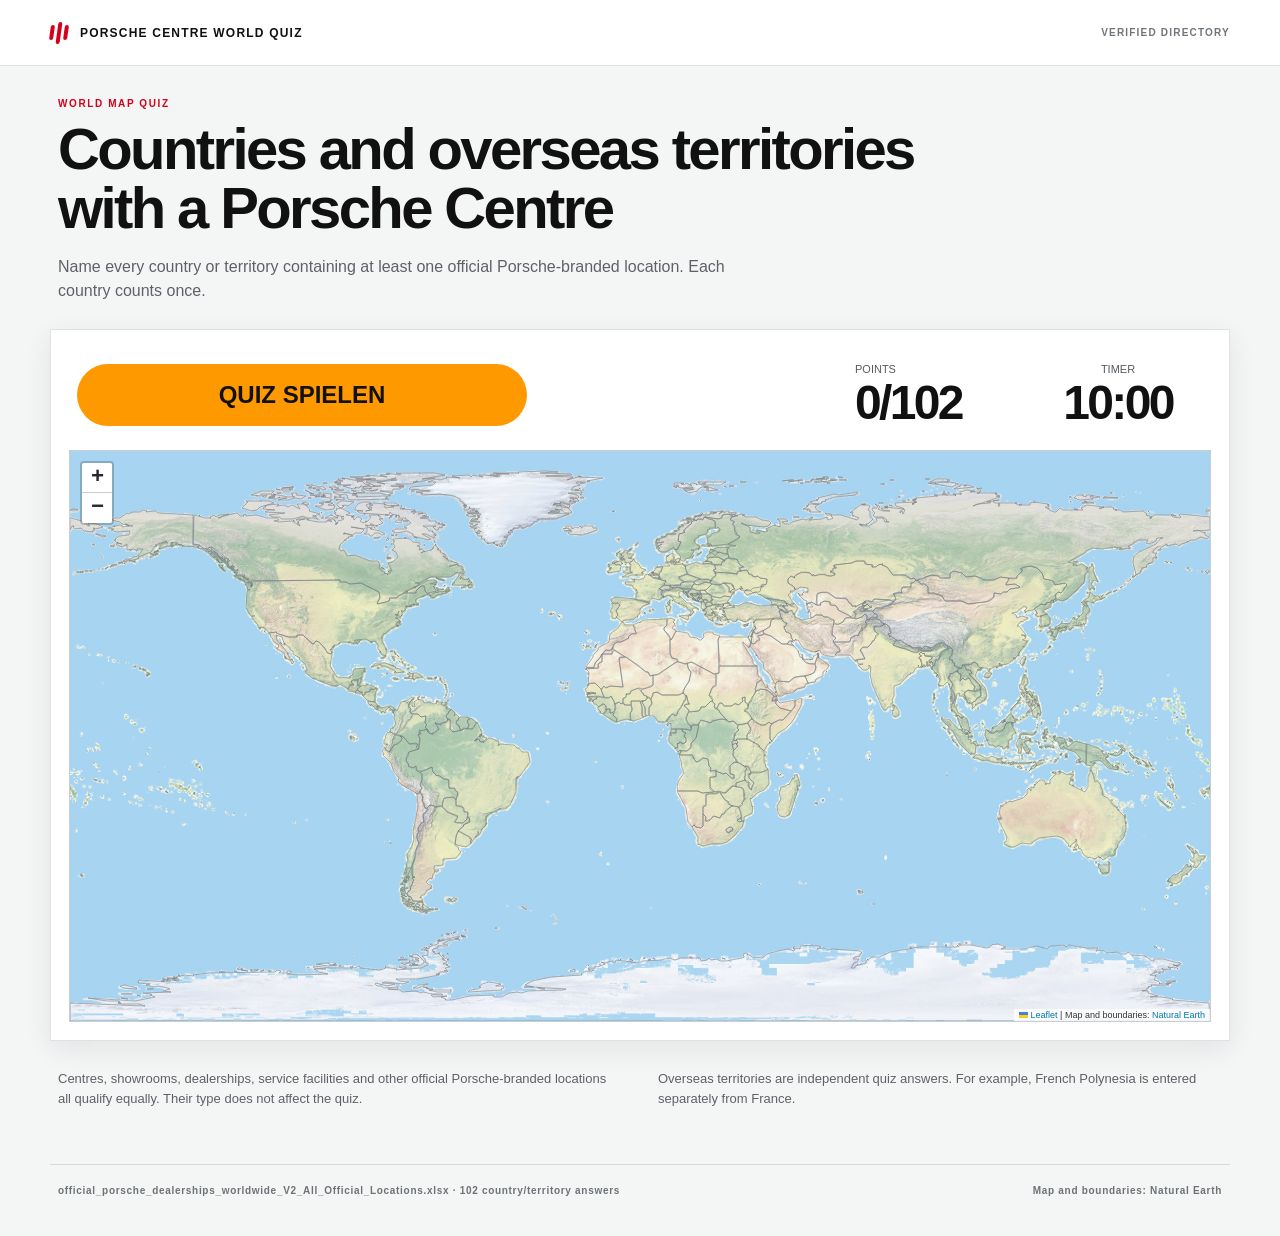
==== index.html @ 8158cc39 "Publish Porsche Centre world quiz" ====
<!doctype html>
<html lang="en">
  <head>
    <meta charset="UTF-8" />
    <meta name="viewport" content="width=device-width, initial-scale=1.0" />
    <meta name="theme-color" content="#ffffff" />
    <title>Countries with a Porsche Centre — World Map Quiz</title>
    <link rel="stylesheet" href="./assets/leaflet.css" />
    <link rel="stylesheet" href="./styles.css" />
  </head>
  <body>
    <header class="site-header">
      <a class="brand" href="#quiz" aria-label="Porsche Centre World Quiz">
        <span class="brand-bars" aria-hidden="true"><i></i><i></i><i></i></span>
        <span>PORSCHE CENTRE WORLD QUIZ</span>
      </a>
      <span class="source-badge">VERIFIED DIRECTORY</span>
    </header>

    <main>
      <section class="intro" aria-labelledby="page-title">
        <p class="eyebrow">WORLD MAP QUIZ</p>
        <h1 id="page-title">Countries and overseas territories<br />with a Porsche Centre</h1>
        <p>
          Name every country or territory containing at least one official
          Porsche-branded location. Each country counts once.
        </p>
      </section>

      <section class="quiz" id="quiz" aria-labelledby="page-title">
        <div class="game-controls">
          <div class="interaction-area">
            <button class="start-button" id="start-button" type="button" disabled>
              <span id="start-button-label">LOADING MAP…</span>
            </button>

            <form id="answer-form" class="answer-form" autocomplete="off" hidden>
              <label for="answer-input">Enter Countries:</label>
              <input
                id="answer-input"
                name="answer"
                type="text"
                spellcheck="false"
                autocapitalize="words"
                aria-describedby="answer-help"
                disabled
              />
              <span class="sr-only" id="answer-help">
                Correct full country or territory names are accepted automatically.
                Incorrect answers receive no response.
              </span>
            </form>
          </div>

          <div class="counter score-counter" aria-live="polite" aria-atomic="true">
            <span>POINTS</span>
            <strong id="score">0/—</strong>
          </div>

          <div class="counter timer-counter">
            <span>TIMER</span>
            <strong id="timer">10:00</strong>
            <button class="give-up-button" id="give-up-button" type="button" hidden disabled>
              Give up
            </button>
          </div>
        </div>

        <div class="map-frame">
          <div
            id="world-map"
            role="img"
            aria-label="World map. Correct answers are highlighted on their country or territory."
          ></div>
          <aside class="europe-inset" id="europe-inset" aria-label="Enlarged map of Europe" hidden>
            <span>EUROPE</span>
            <div id="europe-map"></div>
          </aside>
          <div class="map-loading" id="map-loading">Loading world map…</div>
        </div>

        <div class="completion-bar" id="completion-bar" hidden>
          <p id="completion-message"></p>
          <button id="restart-button" type="button">Play again</button>
        </div>
      </section>

      <section class="quiz-notes" aria-label="Quiz information">
        <p>
          Centres, showrooms, dealerships, service facilities and other official
          Porsche-branded locations all qualify equally. Their type does not affect the quiz.
        </p>
        <p>
          Overseas territories are independent quiz answers. For example, French Polynesia
          is entered separately from France.
        </p>
      </section>
    </main>

    <footer>
      <span id="data-source">Loading dealership source…</span>
      <span>Map and boundaries: Natural Earth</span>
    </footer>

    <script src="./assets/leaflet.js"></script>
    <script src="./app.js" type="module"></script>
  </body>
</html>
---- assets/leaflet.css ----
/* required styles */

.leaflet-pane,
.leaflet-tile,
.leaflet-marker-icon,
.leaflet-marker-shadow,
.leaflet-tile-container,
.leaflet-pane > svg,
.leaflet-pane > canvas,
.leaflet-zoom-box,
.leaflet-image-layer,
.leaflet-layer {
	position: absolute;
	left: 0;
	top: 0;
	}
.leaflet-container {
	overflow: hidden;
	}
.leaflet-tile,
.leaflet-marker-icon,
.leaflet-marker-shadow {
	-webkit-user-select: none;
	   -moz-user-select: none;
	        user-select: none;
	  -webkit-user-drag: none;
	}
/* Prevents IE11 from highlighting tiles in blue */
.leaflet-tile::selection {
	background: transparent;
}
/* Safari renders non-retina tile on retina better with this, but Chrome is worse */
.leaflet-safari .leaflet-tile {
	image-rendering: -webkit-optimize-contrast;
	}
/* hack that prevents hw layers "stretching" when loading new tiles */
.leaflet-safari .leaflet-tile-container {
	width: 1600px;
	height: 1600px;
	-webkit-transform-origin: 0 0;
	}
.leaflet-marker-icon,
.leaflet-marker-shadow {
	display: block;
	}
/* .leaflet-container svg: reset svg max-width decleration shipped in Joomla! (joomla.org) 3.x */
/* .leaflet-container img: map is broken in FF if you have max-width: 100% on tiles */
.leaflet-container .leaflet-overlay-pane svg {
	max-width: none !important;
	max-height: none !important;
	}
.leaflet-container .leaflet-marker-pane img,
.leaflet-container .leaflet-shadow-pane img,
.leaflet-container .leaflet-tile-pane img,
.leaflet-container img.leaflet-image-layer,
.leaflet-container .leaflet-tile {
	max-width: none !important;
	max-height: none !important;
	width: auto;
	padding: 0;
	}

.leaflet-container img.leaflet-tile {
	/* See: https://bugs.chromium.org/p/chromium/issues/detail?id=600120 */
	mix-blend-mode: plus-lighter;
}

.leaflet-container.leaflet-touch-zoom {
	-ms-touch-action: pan-x pan-y;
	touch-action: pan-x pan-y;
	}
.leaflet-container.leaflet-touch-drag {
	-ms-touch-action: pinch-zoom;
	/* Fallback for FF which doesn't support pinch-zoom */
	touch-action: none;
	touch-action: pinch-zoom;
}
.leaflet-container.leaflet-touch-drag.leaflet-touch-zoom {
	-ms-touch-action: none;
	touch-action: none;
}
.leaflet-container {
	-webkit-tap-highlight-color: transparent;
}
.leaflet-container a {
	-webkit-tap-highlight-color: rgba(51, 181, 229, 0.4);
}
.leaflet-tile {
	filter: inherit;
	visibility: hidden;
	}
.leaflet-tile-loaded {
	visibility: inherit;
	}
.leaflet-zoom-box {
	width: 0;
	height: 0;
	-moz-box-sizing: border-box;
	     box-sizing: border-box;
	z-index: 800;
	}
/* workaround for https://bugzilla.mozilla.org/show_bug.cgi?id=888319 */
.leaflet-overlay-pane svg {
	-moz-user-select: none;
	}

.leaflet-pane         { z-index: 400; }

.leaflet-tile-pane    { z-index: 200; }
.leaflet-overlay-pane { z-index: 400; }
.leaflet-shadow-pane  { z-index: 500; }
.leaflet-marker-pane  { z-index: 600; }
.leaflet-tooltip-pane   { z-index: 650; }
.leaflet-popup-pane   { z-index: 700; }

.leaflet-map-pane canvas { z-index: 100; }
.leaflet-map-pane svg    { z-index: 200; }

.leaflet-vml-shape {
	width: 1px;
	height: 1px;
	}
.lvml {
	behavior: url(#default#VML);
	display: inline-block;
	position: absolute;
	}


/* control positioning */

.leaflet-control {
	position: relative;
	z-index: 800;
	pointer-events: visiblePainted; /* IE 9-10 doesn't have auto */
	pointer-events: auto;
	}
.leaflet-top,
.leaflet-bottom {
	position: absolute;
	z-index: 1000;
	pointer-events: none;
	}
.leaflet-top {
	top: 0;
	}
.leaflet-right {
	right: 0;
	}
.leaflet-bottom {
	bottom: 0;
	}
.leaflet-left {
	left: 0;
	}
.leaflet-control {
	float: left;
	clear: both;
	}
.leaflet-right .leaflet-control {
	float: right;
	}
.leaflet-top .leaflet-control {
	margin-top: 10px;
	}
.leaflet-bottom .leaflet-control {
	margin-bottom: 10px;
	}
.leaflet-left .leaflet-control {
	margin-left: 10px;
	}
.leaflet-right .leaflet-control {
	margin-right: 10px;
	}


/* zoom and fade animations */

.leaflet-fade-anim .leaflet-popup {
	opacity: 0;
	-webkit-transition: opacity 0.2s linear;
	   -moz-transition: opacity 0.2s linear;
	        transition: opacity 0.2s linear;
	}
.leaflet-fade-anim .leaflet-map-pane .leaflet-popup {
	opacity: 1;
	}
.leaflet-zoom-animated {
	-webkit-transform-origin: 0 0;
	    -ms-transform-origin: 0 0;
	        transform-origin: 0 0;
	}
svg.leaflet-zoom-animated {
	will-change: transform;
}

.leaflet-zoom-anim .leaflet-zoom-animated {
	-webkit-transition: -webkit-transform 0.25s cubic-bezier(0,0,0.25,1);
	   -moz-transition:    -moz-transform 0.25s cubic-bezier(0,0,0.25,1);
	        transition:         transform 0.25s cubic-bezier(0,0,0.25,1);
	}
.leaflet-zoom-anim .leaflet-tile,
.leaflet-pan-anim .leaflet-tile {
	-webkit-transition: none;
	   -moz-transition: none;
	        transition: none;
	}

.leaflet-zoom-anim .leaflet-zoom-hide {
	visibility: hidden;
	}


/* cursors */

.leaflet-interactive {
	cursor: pointer;
	}
.leaflet-grab {
	cursor: -webkit-grab;
	cursor:    -moz-grab;
	cursor:         grab;
	}
.leaflet-crosshair,
.leaflet-crosshair .leaflet-interactive {
	cursor: crosshair;
	}
.leaflet-popup-pane,
.leaflet-control {
	cursor: auto;
	}
.leaflet-dragging .leaflet-grab,
.leaflet-dragging .leaflet-grab .leaflet-interactive,
.leaflet-dragging .leaflet-marker-draggable {
	cursor: move;
	cursor: -webkit-grabbing;
	cursor:    -moz-grabbing;
	cursor:         grabbing;
	}

/* marker & overlays interactivity */
.leaflet-marker-icon,
.leaflet-marker-shadow,
.leaflet-image-layer,
.leaflet-pane > svg path,
.leaflet-tile-container {
	pointer-events: none;
	}

.leaflet-marker-icon.leaflet-interactive,
.leaflet-image-layer.leaflet-interactive,
.leaflet-pane > svg path.leaflet-interactive,
svg.leaflet-image-layer.leaflet-interactive path {
	pointer-events: visiblePainted; /* IE 9-10 doesn't have auto */
	pointer-events: auto;
	}

/* visual tweaks */

.leaflet-container {
	background: #ddd;
	outline-offset: 1px;
	}
.leaflet-container a {
	color: #0078A8;
	}
.leaflet-zoom-box {
	border: 2px dotted #38f;
	background: rgba(255,255,255,0.5);
	}


/* general typography */
.leaflet-container {
	font-family: "Helvetica Neue", Arial, Helvetica, sans-serif;
	font-size: 12px;
	font-size: 0.75rem;
	line-height: 1.5;
	}


/* general toolbar styles */

.leaflet-bar {
	box-shadow: 0 1px 5px rgba(0,0,0,0.65);
	border-radius: 4px;
	}
.leaflet-bar a {
	background-color: #fff;
	border-bottom: 1px solid #ccc;
	width: 26px;
	height: 26px;
	line-height: 26px;
	display: block;
	text-align: center;
	text-decoration: none;
	color: black;
	}
.leaflet-bar a,
.leaflet-control-layers-toggle {
	background-position: 50% 50%;
	background-repeat: no-repeat;
	display: block;
	}
.leaflet-bar a:hover,
.leaflet-bar a:focus {
	background-color: #f4f4f4;
	}
.leaflet-bar a:first-child {
	border-top-left-radius: 4px;
	border-top-right-radius: 4px;
	}
.leaflet-bar a:last-child {
	border-bottom-left-radius: 4px;
	border-bottom-right-radius: 4px;
	border-bottom: none;
	}
.leaflet-bar a.leaflet-disabled {
	cursor: default;
	background-color: #f4f4f4;
	color: #bbb;
	}

.leaflet-touch .leaflet-bar a {
	width: 30px;
	height: 30px;
	line-height: 30px;
	}
.leaflet-touch .leaflet-bar a:first-child {
	border-top-left-radius: 2px;
	border-top-right-radius: 2px;
	}
.leaflet-touch .leaflet-bar a:last-child {
	border-bottom-left-radius: 2px;
	border-bottom-right-radius: 2px;
	}

/* zoom control */

.leaflet-control-zoom-in,
.leaflet-control-zoom-out {
	font: bold 18px 'Lucida Console', Monaco, monospace;
	text-indent: 1px;
	}

.leaflet-touch .leaflet-control-zoom-in, .leaflet-touch .leaflet-control-zoom-out  {
	font-size: 22px;
	}


/* layers control */

.leaflet-control-layers {
	box-shadow: 0 1px 5px rgba(0,0,0,0.4);
	background: #fff;
	border-radius: 5px;
	}
.leaflet-control-layers-toggle {
	background-image: url(images/layers.png);
	width: 36px;
	height: 36px;
	}
.leaflet-retina .leaflet-control-layers-toggle {
	background-image: url(images/layers-2x.png);
	background-size: 26px 26px;
	}
.leaflet-touch .leaflet-control-layers-toggle {
	width: 44px;
	height: 44px;
	}
.leaflet-control-layers .leaflet-control-layers-list,
.leaflet-control-layers-expanded .leaflet-control-layers-toggle {
	display: none;
	}
.leaflet-control-layers-expanded .leaflet-control-layers-list {
	display: block;
	position: relative;
	}
.leaflet-control-layers-expanded {
	padding: 6px 10px 6px 6px;
	color: #333;
	background: #fff;
	}
.leaflet-control-layers-scrollbar {
	overflow-y: scroll;
	overflow-x: hidden;
	padding-right: 5px;
	}
.leaflet-control-layers-selector {
	margin-top: 2px;
	position: relative;
	top: 1px;
	}
.leaflet-control-layers label {
	display: block;
	font-size: 13px;
	font-size: 1.08333em;
	}
.leaflet-control-layers-separator {
	height: 0;
	border-top: 1px solid #ddd;
	margin: 5px -10px 5px -6px;
	}

/* Default icon URLs */
.leaflet-default-icon-path { /* used only in path-guessing heuristic, see L.Icon.Default */
	background-image: url(images/marker-icon.png);
	}


/* attribution and scale controls */

.leaflet-container .leaflet-control-attribution {
	background: #fff;
	background: rgba(255, 255, 255, 0.8);
	margin: 0;
	}
.leaflet-control-attribution,
.leaflet-control-scale-line {
	padding: 0 5px;
	color: #333;
	line-height: 1.4;
	}
.leaflet-control-attribution a {
	text-decoration: none;
	}
.leaflet-control-attribution a:hover,
.leaflet-control-attribution a:focus {
	text-decoration: underline;
	}
.leaflet-attribution-flag {
	display: inline !important;
	vertical-align: baseline !important;
	width: 1em;
	height: 0.6669em;
	}
.leaflet-left .leaflet-control-scale {
	margin-left: 5px;
	}
.leaflet-bottom .leaflet-control-scale {
	margin-bottom: 5px;
	}
.leaflet-control-scale-line {
	border: 2px solid #777;
	border-top: none;
	line-height: 1.1;
	padding: 2px 5px 1px;
	white-space: nowrap;
	-moz-box-sizing: border-box;
	     box-sizing: border-box;
	background: rgba(255, 255, 255, 0.8);
	text-shadow: 1px 1px #fff;
	}
.leaflet-control-scale-line:not(:first-child) {
	border-top: 2px solid #777;
	border-bottom: none;
	margin-top: -2px;
	}
.leaflet-control-scale-line:not(:first-child):not(:last-child) {
	border-bottom: 2px solid #777;
	}

.leaflet-touch .leaflet-control-attribution,
.leaflet-touch .leaflet-control-layers,
.leaflet-touch .leaflet-bar {
	box-shadow: none;
	}
.leaflet-touch .leaflet-control-layers,
.leaflet-touch .leaflet-bar {
	border: 2px solid rgba(0,0,0,0.2);
	background-clip: padding-box;
	}


/* popup */

.leaflet-popup {
	position: absolute;
	text-align: center;
	margin-bottom: 20px;
	}
.leaflet-popup-content-wrapper {
	padding: 1px;
	text-align: left;
	border-radius: 12px;
	}
.leaflet-popup-content {
	margin: 13px 24px 13px 20px;
	line-height: 1.3;
	font-size: 13px;
	font-size: 1.08333em;
	min-height: 1px;
	}
.leaflet-popup-content p {
	margin: 17px 0;
	margin: 1.3em 0;
	}
.leaflet-popup-tip-container {
	width: 40px;
	height: 20px;
	position: absolute;
	left: 50%;
	margin-top: -1px;
	margin-left: -20px;
	overflow: hidden;
	pointer-events: none;
	}
.leaflet-popup-tip {
	width: 17px;
	height: 17px;
	padding: 1px;

	margin: -10px auto 0;
	pointer-events: auto;

	-webkit-transform: rotate(45deg);
	   -moz-transform: rotate(45deg);
	    -ms-transform: rotate(45deg);
	        transform: rotate(45deg);
	}
.leaflet-popup-content-wrapper,
.leaflet-popup-tip {
	background: white;
	color: #333;
	box-shadow: 0 3px 14px rgba(0,0,0,0.4);
	}
.leaflet-container a.leaflet-popup-close-button {
	position: absolute;
	top: 0;
	right: 0;
	border: none;
	text-align: center;
	width: 24px;
	height: 24px;
	font: 16px/24px Tahoma, Verdana, sans-serif;
	color: #757575;
	text-decoration: none;
	background: transparent;
	}
.leaflet-container a.leaflet-popup-close-button:hover,
.leaflet-container a.leaflet-popup-close-button:focus {
	color: #585858;
	}
.leaflet-popup-scrolled {
	overflow: auto;
	}

.leaflet-oldie .leaflet-popup-content-wrapper {
	-ms-zoom: 1;
	}
.leaflet-oldie .leaflet-popup-tip {
	width: 24px;
	margin: 0 auto;

	-ms-filter: "progid:DXImageTransform.Microsoft.Matrix(M11=0.70710678, M12=0.70710678, M21=-0.70710678, M22=0.70710678)";
	filter: progid:DXImageTransform.Microsoft.Matrix(M11=0.70710678, M12=0.70710678, M21=-0.70710678, M22=0.70710678);
	}

.leaflet-oldie .leaflet-control-zoom,
.leaflet-oldie .leaflet-control-layers,
.leaflet-oldie .leaflet-popup-content-wrapper,
.leaflet-oldie .leaflet-popup-tip {
	border: 1px solid #999;
	}


/* div icon */

.leaflet-div-icon {
	background: #fff;
	border: 1px solid #666;
	}


/* Tooltip */
/* Base styles for the element that has a tooltip */
.leaflet-tooltip {
	position: absolute;
	padding: 6px;
	background-color: #fff;
	border: 1px solid #fff;
	border-radius: 3px;
	color: #222;
	white-space: nowrap;
	-webkit-user-select: none;
	-moz-user-select: none;
	-ms-user-select: none;
	user-select: none;
	pointer-events: none;
	box-shadow: 0 1px 3px rgba(0,0,0,0.4);
	}
.leaflet-tooltip.leaflet-interactive {
	cursor: pointer;
	pointer-events: auto;
	}
.leaflet-tooltip-top:before,
.leaflet-tooltip-bottom:before,
.leaflet-tooltip-left:before,
.leaflet-tooltip-right:before {
	position: absolute;
	pointer-events: none;
	border: 6px solid transparent;
	background: transparent;
	content: "";
	}

/* Directions */

.leaflet-tooltip-bottom {
	margin-top: 6px;
}
.leaflet-tooltip-top {
	margin-top: -6px;
}
.leaflet-tooltip-bottom:before,
.leaflet-tooltip-top:before {
	left: 50%;
	margin-left: -6px;
	}
.leaflet-tooltip-top:before {
	bottom: 0;
	margin-bottom: -12px;
	border-top-color: #fff;
	}
.leaflet-tooltip-bottom:before {
	top: 0;
	margin-top: -12px;
	margin-left: -6px;
	border-bottom-color: #fff;
	}
.leaflet-tooltip-left {
	margin-left: -6px;
}
.leaflet-tooltip-right {
	margin-left: 6px;
}
.leaflet-tooltip-left:before,
.leaflet-tooltip-right:before {
	top: 50%;
	margin-top: -6px;
	}
.leaflet-tooltip-left:before {
	right: 0;
	margin-right: -12px;
	border-left-color: #fff;
	}
.leaflet-tooltip-right:before {
	left: 0;
	margin-left: -12px;
	border-right-color: #fff;
	}

/* Printing */

@media print {
	/* Prevent printers from removing background-images of controls. */
	.leaflet-control {
		-webkit-print-color-adjust: exact;
		print-color-adjust: exact;
		}
	}
---- styles.css ----
:root {
  --ink: #111111;
  --muted: #5e6268;
  --line: #d9dde1;
  --paper: #ffffff;
  --page: #f4f5f5;
  --orange: #ff9900;
  --orange-dark: #e88800;
  --focus: #1167df;
  --found: #df482d;
  --found-border: #a82316;
  --revealed: #f3a45f;
  --revealed-border: #bd6730;
}

* {
  box-sizing: border-box;
}

html {
  scroll-behavior: smooth;
}

body {
  margin: 0;
  color: var(--ink);
  background: var(--page);
  font-family: Arial, Helvetica, sans-serif;
}

button,
input {
  font: inherit;
}

button {
  color: inherit;
}

[hidden] {
  display: none !important;
}

.sr-only {
  position: absolute;
  width: 1px;
  height: 1px;
  padding: 0;
  margin: -1px;
  overflow: hidden;
  clip: rect(0, 0, 0, 0);
  white-space: nowrap;
  border: 0;
}

.site-header {
  height: 66px;
  padding: 0 max(24px, calc((100vw - 1180px) / 2));
  display: flex;
  align-items: center;
  justify-content: space-between;
  border-bottom: 1px solid #e0e2e4;
  background: #fff;
}

.brand {
  display: inline-flex;
  align-items: center;
  gap: 12px;
  color: var(--ink);
  text-decoration: none;
  font-size: 12px;
  font-weight: 700;
  letter-spacing: .1em;
}

.brand-bars {
  height: 24px;
  display: flex;
  align-items: center;
  gap: 3px;
}

.brand-bars i {
  width: 4px;
  height: 15px;
  display: block;
  border-radius: 4px;
  background: #d5001c;
  transform: skewX(-8deg);
}

.brand-bars i:nth-child(2) {
  height: 22px;
}

.source-badge {
  color: #70757a;
  font-size: 10px;
  font-weight: 700;
  letter-spacing: .12em;
}

main,
footer {
  width: min(1180px, calc(100% - 40px));
  margin-inline: auto;
}

.intro {
  padding: 32px 8px 26px;
}

.eyebrow {
  margin: 0 0 10px;
  color: #d5001c !important;
  font-size: 10px !important;
  font-weight: 700;
  letter-spacing: .16em;
}

.intro h1 {
  max-width: 900px;
  margin: 0;
  font-size: clamp(34px, 5vw, 58px);
  line-height: 1.02;
  letter-spacing: -.045em;
}

.intro > p:last-child {
  max-width: 720px;
  margin: 18px 0 0;
  color: var(--muted);
  font-size: 16px;
  line-height: 1.5;
}

.quiz {
  padding: 8px 18px 18px;
  border: 1px solid #dfe1e3;
  background: var(--paper);
  box-shadow: 0 8px 26px rgba(31, 38, 45, .08);
}

.game-controls {
  min-height: 112px;
  display: grid;
  grid-template-columns: minmax(0, 1fr) 150px 170px;
  gap: 28px;
  align-items: start;
  padding: 18px 8px 14px;
}

.interaction-area {
  min-width: 0;
  min-height: 78px;
  display: flex;
  align-items: center;
}

.start-button {
  width: min(450px, 100%);
  height: 62px;
  border: 0;
  border-radius: 999px;
  background: var(--orange);
  font-size: 24px;
  font-weight: 700;
  cursor: pointer;
  transition: background .15s ease, transform .15s ease;
}

.start-button:hover:not(:disabled) {
  background: var(--orange-dark);
  transform: translateY(-1px);
}

.start-button:focus-visible {
  outline: 3px solid rgba(17, 103, 223, .4);
  outline-offset: 3px;
}

.start-button:disabled {
  cursor: wait;
  opacity: .62;
}

.answer-form {
  width: 100%;
}

.answer-form label {
  display: block;
  margin: 0 0 4px;
  font-size: 21px;
  line-height: 1.2;
}

.answer-form input {
  width: 100%;
  height: 56px;
  padding: 0 12px;
  border: 1px solid #b9bdc2;
  border-radius: 5px;
  outline: 0;
  color: var(--ink);
  background: #fff;
  font-size: 18px;
}

.answer-form input:focus {
  border: 2px solid var(--focus);
  box-shadow: 0 0 0 1px rgba(17, 103, 223, .12);
}

.answer-form input:disabled {
  background: #f1f2f3;
}

.counter {
  min-width: 0;
  padding-top: 8px;
}

.counter > span {
  display: block;
  margin-bottom: 4px;
  color: #555b60;
  font-size: 11px;
  line-height: 1;
}

.counter strong {
  display: block;
  font-size: 48px;
  line-height: .98;
  letter-spacing: -.055em;
  white-space: nowrap;
}

.timer-counter {
  text-align: center;
}

.give-up-button {
  margin: 4px auto 0;
  padding: 0;
  border: 0;
  border-bottom: 1px solid currentColor;
  background: transparent;
  font-size: 14px;
  line-height: 1.1;
  cursor: pointer;
}

.give-up-button:hover:not(:disabled) {
  color: #d5001c;
}

.give-up-button:disabled {
  cursor: default;
  opacity: .4;
}

.map-frame {
  position: relative;
  overflow: hidden;
  border: 1px solid #c9ced2;
  background: #aadaff;
}

#world-map {
  width: 100%;
  height: auto;
  min-height: 0;
  aspect-ratio: 2 / 1;
  background: #aadaff;
}

.map-loading {
  position: absolute;
  inset: 0;
  z-index: 1000;
  display: grid;
  place-items: center;
  color: #3f464b;
  background: #d9edf8;
  font-size: 15px;
  font-weight: 700;
}

.europe-inset {
  position: absolute;
  top: 12px;
  left: 24%;
  z-index: 700;
  width: min(25%, 320px);
  aspect-ratio: 1.58 / 1;
  overflow: hidden;
  border: 3px solid rgba(255,255,255,.96);
  background: #aadaff;
  box-shadow: 0 2px 12px rgba(24, 37, 48, .34);
  pointer-events: none;
}

.quiz-variant-1 .europe-inset {
  top: auto;
  bottom: 12.7%;
  left: 41.25%;
  width: min(17.5%, 224px);
}

.quiz-variant-2 .europe-inset {
  top: auto;
  bottom: 12.7%;
  left: calc(37.2% - 80px);
  width: min(17.5%, 224px);
}

.europe-inset > span {
  position: absolute;
  top: 6px;
  left: 8px;
  z-index: 800;
  padding: 3px 6px;
  border-radius: 2px;
  color: #fff;
  background: rgba(20, 24, 27, .72);
  font-size: 9px;
  font-weight: 700;
  letter-spacing: .12em;
}

#europe-map {
  width: 100%;
  height: 100%;
  background: #aadaff;
}

#europe-map .leaflet-control-container {
  display: none;
}

.leaflet-container {
  font-family: Arial, Helvetica, sans-serif;
}

.leaflet-control-zoom a {
  color: #25292d;
}

.leaflet-control-attribution {
  font-size: 9px;
}

.leaflet-tooltip.country-label {
  padding: 0;
  border: 0;
  border-radius: 0;
  color: #101214;
  background: transparent;
  box-shadow: none;
  font-size: 11px;
  font-weight: 700;
  line-height: 1;
  text-align: center;
  text-shadow:
    -1px -1px 0 rgba(255,255,255,.95),
    1px -1px 0 rgba(255,255,255,.95),
    -1px 1px 0 rgba(255,255,255,.95),
    1px 1px 0 rgba(255,255,255,.95),
    0 0 4px #fff;
  pointer-events: none;
}

.leaflet-tooltip.country-label.revealed {
  padding: 2px 4px;
  border-radius: 4px;
  color: #fff;
  background: #a40000;
  box-shadow: 0 0 0 1px rgba(255,255,255,.65);
  font-size: 9px;
  font-weight: 700;
  line-height: 1.05;
  text-shadow: none;
}

.leaflet-tooltip.country-label::before {
  display: none;
}

.completion-bar {
  min-height: 62px;
  padding: 12px 4px 0;
  display: flex;
  align-items: center;
  justify-content: space-between;
  gap: 20px;
}

.completion-bar p {
  margin: 0;
  font-size: 15px;
  font-weight: 700;
}

.completion-bar button {
  min-width: 126px;
  height: 38px;
  padding: 0 18px;
  border: 1px solid #16191b;
  border-radius: 999px;
  background: #fff;
  font-weight: 700;
  cursor: pointer;
}

.completion-bar button:hover {
  color: #fff;
  background: #16191b;
}

.quiz-notes {
  display: grid;
  grid-template-columns: 1fr 1fr;
  gap: 36px;
  margin: 28px 0 54px;
  padding: 0 8px;
  color: var(--muted);
  font-size: 13px;
  line-height: 1.55;
}

.quiz-notes p {
  margin: 0;
}

footer {
  min-height: 72px;
  padding: 20px 8px;
  display: flex;
  justify-content: space-between;
  gap: 20px;
  border-top: 1px solid #d7dadd;
  color: #6d7277;
  font-size: 10px;
  font-weight: 700;
  letter-spacing: .07em;
}

@media (max-width: 850px) {
  .game-controls {
    grid-template-columns: minmax(0, 1fr) 112px 125px;
    gap: 14px;
  }

  .counter strong {
    font-size: 38px;
  }

  .start-button {
    width: min(390px, 100%);
    font-size: 20px;
  }

}

@media (max-width: 600px) {
  .site-header {
    padding-inline: 16px;
  }

  .source-badge {
    display: none;
  }

  main,
  footer {
    width: min(100% - 20px, 1180px);
  }

  .intro {
    padding: 24px 4px 20px;
  }

  .intro h1 {
    font-size: clamp(32px, 11vw, 48px);
  }

  .quiz {
    padding: 6px 8px 10px;
  }

  .game-controls {
    grid-template-columns: 1fr 1fr;
    gap: 10px 20px;
    padding: 12px 4px;
  }

  .interaction-area {
    grid-column: 1 / -1;
  }

  .start-button {
    width: 100%;
  }

  .score-counter {
    text-align: left;
  }

  .timer-counter {
    text-align: right;
  }

  .give-up-button {
    margin-right: 0;
  }

  .quiz-notes {
    grid-template-columns: 1fr;
    gap: 14px;
    margin-bottom: 34px;
  }

  .europe-inset {
    top: 7px;
    left: 24%;
    width: 32%;
    border-width: 2px;
  }

  .quiz-variant-1 .europe-inset {
    top: auto;
    bottom: 14.1%;
    left: 38.8%;
    width: 22.4%;
  }

  .quiz-variant-2 .europe-inset {
    top: auto;
    bottom: 14.1%;
    left: calc(34.8% - 56px);
    width: 22.4%;
  }

  .europe-inset > span {
    display: none;
  }

  footer {
    flex-direction: column;
  }
}

@media (prefers-reduced-motion: reduce) {
  *,
  *::before,
  *::after {
    scroll-behavior: auto !important;
    transition: none !important;
  }
}
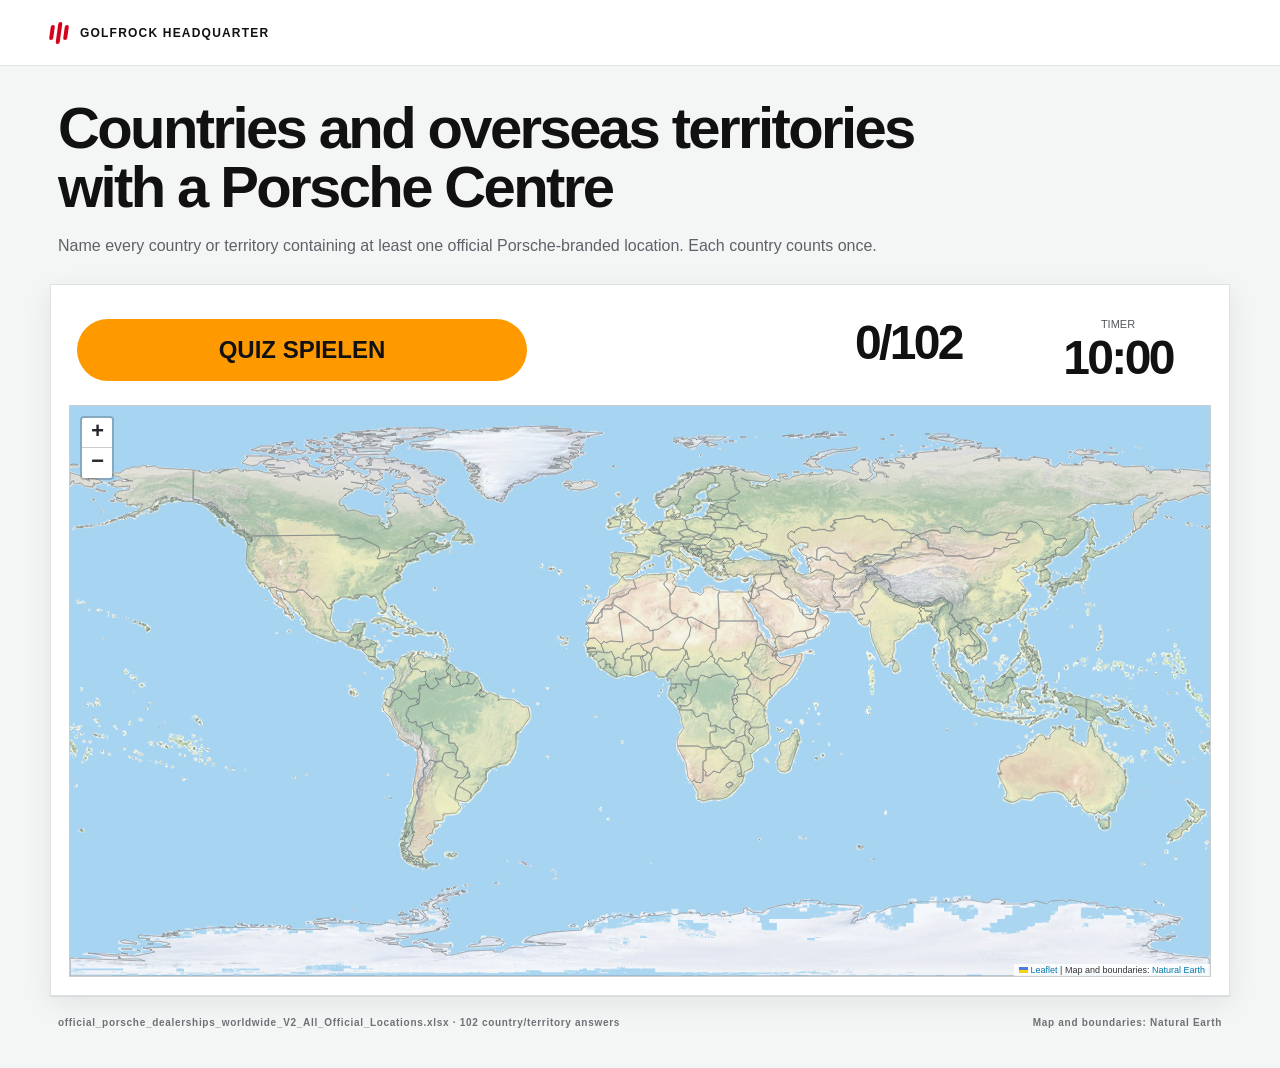
==== commit 14348a03: "Clean up quiz interface" ====
--- a/index.html
+++ b/index.html
@@ -12,14 +12,12 @@
     <header class="site-header">
       <a class="brand" href="#quiz" aria-label="Porsche Centre World Quiz">
         <span class="brand-bars" aria-hidden="true"><i></i><i></i><i></i></span>
-        <span>PORSCHE CENTRE WORLD QUIZ</span>
+        <span>GOLFROCK HEADQUARTER</span>
       </a>
-      <span class="source-badge">VERIFIED DIRECTORY</span>
     </header>
 
     <main>
       <section class="intro" aria-labelledby="page-title">
-        <p class="eyebrow">WORLD MAP QUIZ</p>
         <h1 id="page-title">Countries and overseas territories<br />with a Porsche Centre</h1>
         <p>
           Name every country or territory containing at least one official
@@ -53,7 +51,6 @@
           </div>
 
           <div class="counter score-counter" aria-live="polite" aria-atomic="true">
-            <span>POINTS</span>
             <strong id="score">0/—</strong>
           </div>
 
@@ -85,16 +82,6 @@
         </div>
       </section>
 
-      <section class="quiz-notes" aria-label="Quiz information">
-        <p>
-          Centres, showrooms, dealerships, service facilities and other official
-          Porsche-branded locations all qualify equally. Their type does not affect the quiz.
-        </p>
-        <p>
-          Overseas territories are independent quiz answers. For example, French Polynesia
-          is entered separately from France.
-        </p>
-      </section>
     </main>
 
     <footer>
--- a/styles.css
+++ b/styles.css
@@ -128,11 +128,12 @@
 }
 
 .intro > p:last-child {
-  max-width: 720px;
+  max-width: none;
   margin: 18px 0 0;
   color: var(--muted);
   font-size: 16px;
   line-height: 1.5;
+  white-space: nowrap;
 }
 
 .quiz {
@@ -312,8 +313,8 @@
 
 .quiz-variant-2 .europe-inset {
   top: auto;
-  bottom: 12.7%;
-  left: calc(37.2% - 80px);
+  bottom: 14.1%;
+  left: 35.1%;
   width: min(17.5%, 224px);
 }
 
@@ -540,8 +541,12 @@
   .quiz-variant-2 .europe-inset {
     top: auto;
     bottom: 14.1%;
-    left: calc(34.8% - 56px);
+    left: 35.1%;
     width: 22.4%;
+  }
+
+  .intro > p:last-child {
+    white-space: normal;
   }
 
   .europe-inset > span {
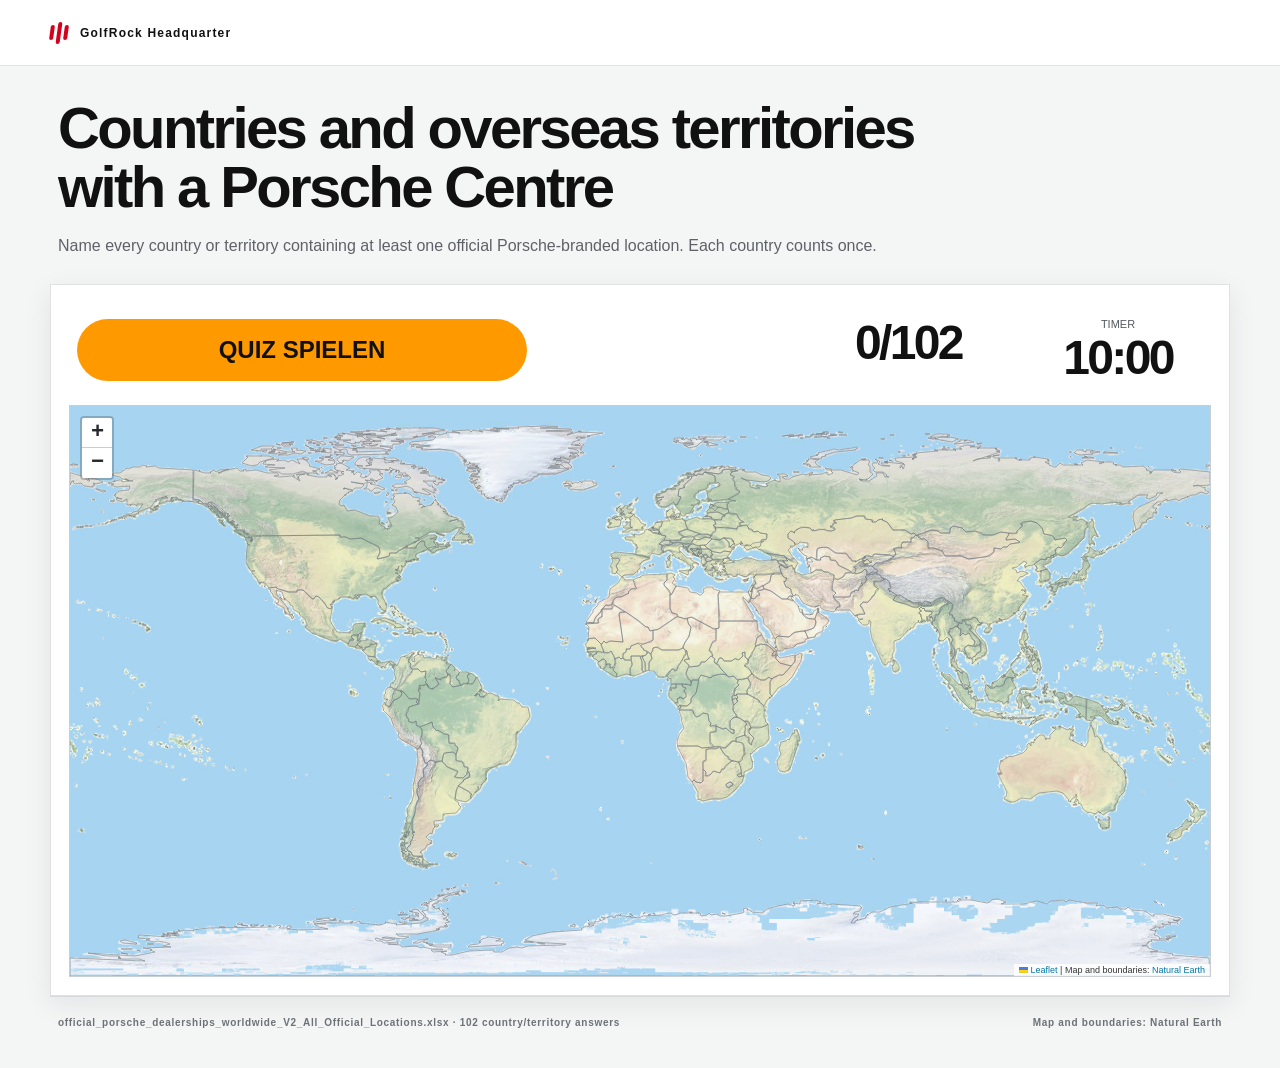
==== commit 17e7cb22: "Use GolfRock header branding" ====
--- a/index.html
+++ b/index.html
@@ -10,9 +10,9 @@
   </head>
   <body>
     <header class="site-header">
-      <a class="brand" href="#quiz" aria-label="Porsche Centre World Quiz">
+      <a class="brand" href="#quiz" aria-label="GolfRock Headquarter">
         <span class="brand-bars" aria-hidden="true"><i></i><i></i><i></i></span>
-        <span>GOLFROCK HEADQUARTER</span>
+        <span>GolfRock Headquarter</span>
       </a>
     </header>
 
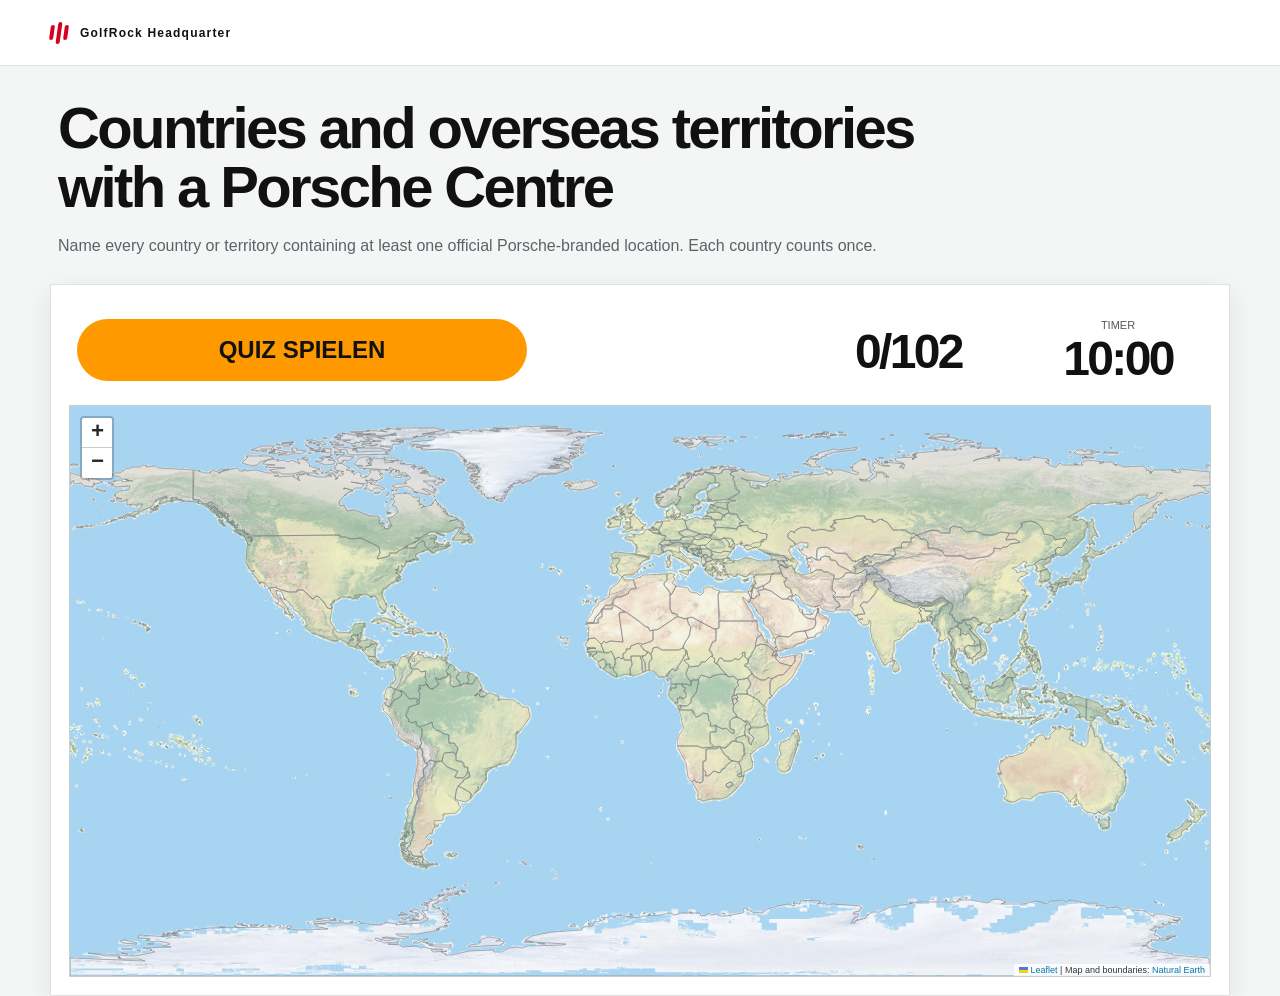
==== commit 774b3d4d: "Align controls and refine map inset" ====
--- a/index.html
+++ b/index.html
@@ -84,11 +84,6 @@
 
     </main>
 
-    <footer>
-      <span id="data-source">Loading dealership source…</span>
-      <span>Map and boundaries: Natural Earth</span>
-    </footer>
-
     <script src="./assets/leaflet.js"></script>
     <script src="./app.js" type="module"></script>
   </body>
--- a/styles.css
+++ b/styles.css
@@ -220,7 +220,8 @@
 
 .counter {
   min-width: 0;
-  padding-top: 8px;
+  align-self: center;
+  padding-top: 0;
 }
 
 .counter > span {
@@ -314,7 +315,7 @@
 .quiz-variant-2 .europe-inset {
   top: auto;
   bottom: 14.1%;
-  left: 35.1%;
+  left: 36.4%;
   width: min(17.5%, 224px);
 }
 
@@ -541,7 +542,7 @@
   .quiz-variant-2 .europe-inset {
     top: auto;
     bottom: 14.1%;
-    left: 35.1%;
+    left: 36.4%;
     width: 22.4%;
   }
 
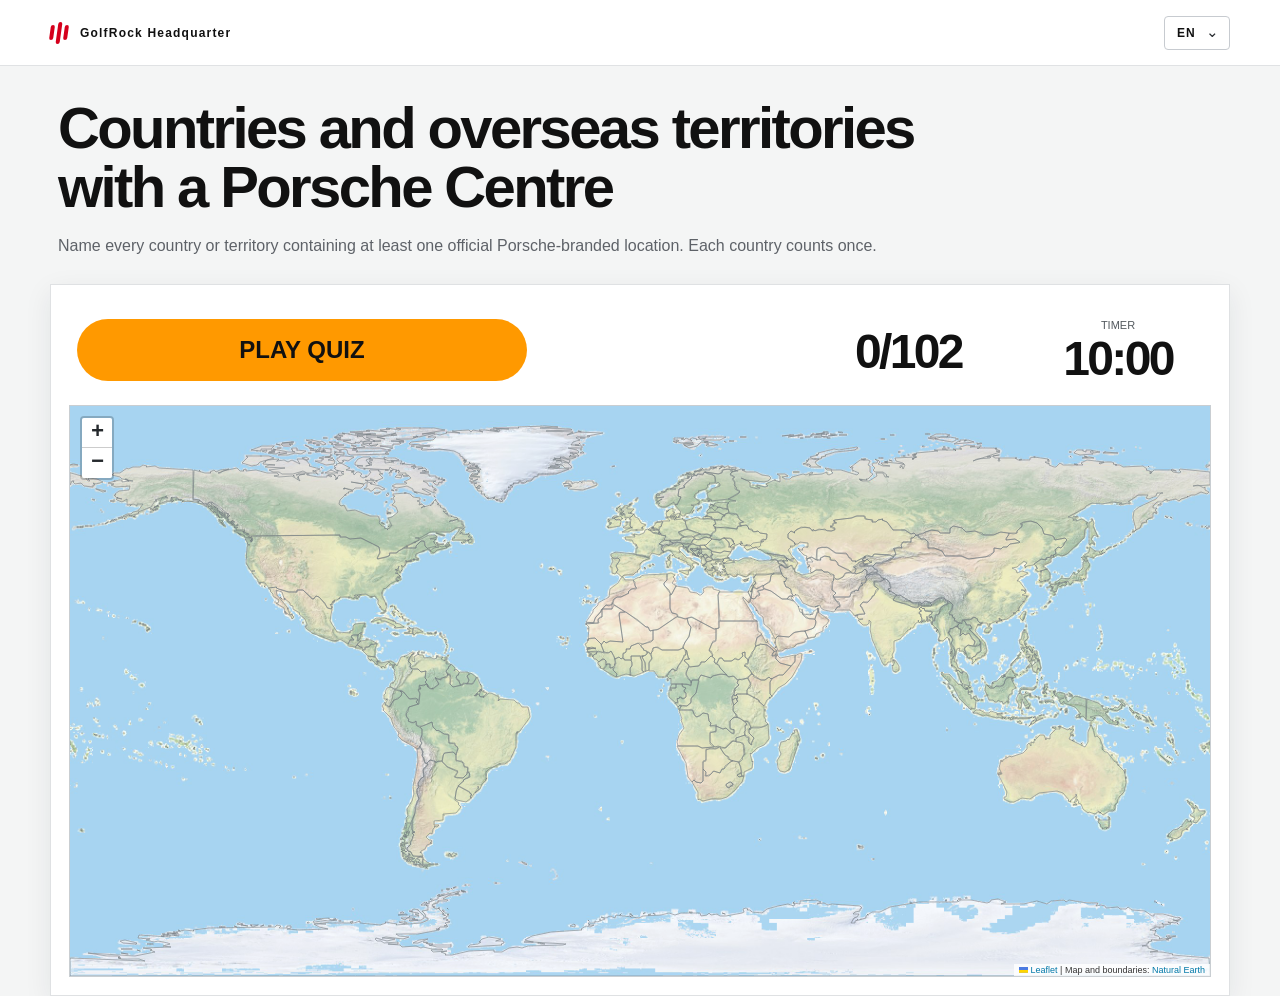
==== commit e35005a5: "Add English and German language support" ====
--- a/index.html
+++ b/index.html
@@ -14,12 +14,19 @@
         <span class="brand-bars" aria-hidden="true"><i></i><i></i><i></i></span>
         <span>GolfRock Headquarter</span>
       </a>
+      <div class="language-menu">
+        <label class="sr-only" id="language-label" for="language-select">Language</label>
+        <select id="language-select" aria-labelledby="language-label">
+          <option value="en">EN</option>
+          <option value="de">DE</option>
+        </select>
+      </div>
     </header>
 
     <main>
       <section class="intro" aria-labelledby="page-title">
-        <h1 id="page-title">Countries and overseas territories<br />with a Porsche Centre</h1>
-        <p>
+        <h1 id="page-title"><span id="title-line-1">Countries and overseas territories</span><br /><span id="title-line-2">with a Porsche Centre</span></h1>
+        <p id="intro-text">
           Name every country or territory containing at least one official
           Porsche-branded location. Each country counts once.
         </p>
@@ -33,7 +40,7 @@
             </button>
 
             <form id="answer-form" class="answer-form" autocomplete="off" hidden>
-              <label for="answer-input">Enter Countries:</label>
+              <label id="answer-label" for="answer-input">Enter Countries:</label>
               <input
                 id="answer-input"
                 name="answer"
@@ -55,7 +62,7 @@
           </div>
 
           <div class="counter timer-counter">
-            <span>TIMER</span>
+            <span id="timer-label">TIMER</span>
             <strong id="timer">10:00</strong>
             <button class="give-up-button" id="give-up-button" type="button" hidden disabled>
               Give up
@@ -70,7 +77,7 @@
             aria-label="World map. Correct answers are highlighted on their country or territory."
           ></div>
           <aside class="europe-inset" id="europe-inset" aria-label="Enlarged map of Europe" hidden>
-            <span>EUROPE</span>
+            <span id="europe-label">EUROPE</span>
             <div id="europe-map"></div>
           </aside>
           <div class="map-loading" id="map-loading">Loading world map…</div>
--- a/styles.css
+++ b/styles.css
@@ -29,7 +29,8 @@
 }
 
 button,
-input {
+input,
+select {
   font: inherit;
 }
 
@@ -92,6 +93,45 @@
 
 .brand-bars i:nth-child(2) {
   height: 22px;
+}
+
+.language-menu {
+  position: relative;
+  display: inline-flex;
+  align-items: center;
+}
+
+.language-menu::after {
+  content: "⌄";
+  position: absolute;
+  right: 11px;
+  top: 50%;
+  color: #25292d;
+  font-size: 15px;
+  line-height: 1;
+  pointer-events: none;
+  transform: translateY(-58%);
+}
+
+.language-menu select {
+  width: 66px;
+  height: 34px;
+  padding: 0 30px 0 12px;
+  appearance: none;
+  border: 1px solid #c7cbd0;
+  border-radius: 4px;
+  outline: 0;
+  color: var(--ink);
+  background: #fff;
+  font-size: 12px;
+  font-weight: 700;
+  letter-spacing: .08em;
+  cursor: pointer;
+}
+
+.language-menu select:focus-visible {
+  border-color: var(--focus);
+  box-shadow: 0 0 0 2px rgba(17, 103, 223, .18);
 }
 
 .source-badge {
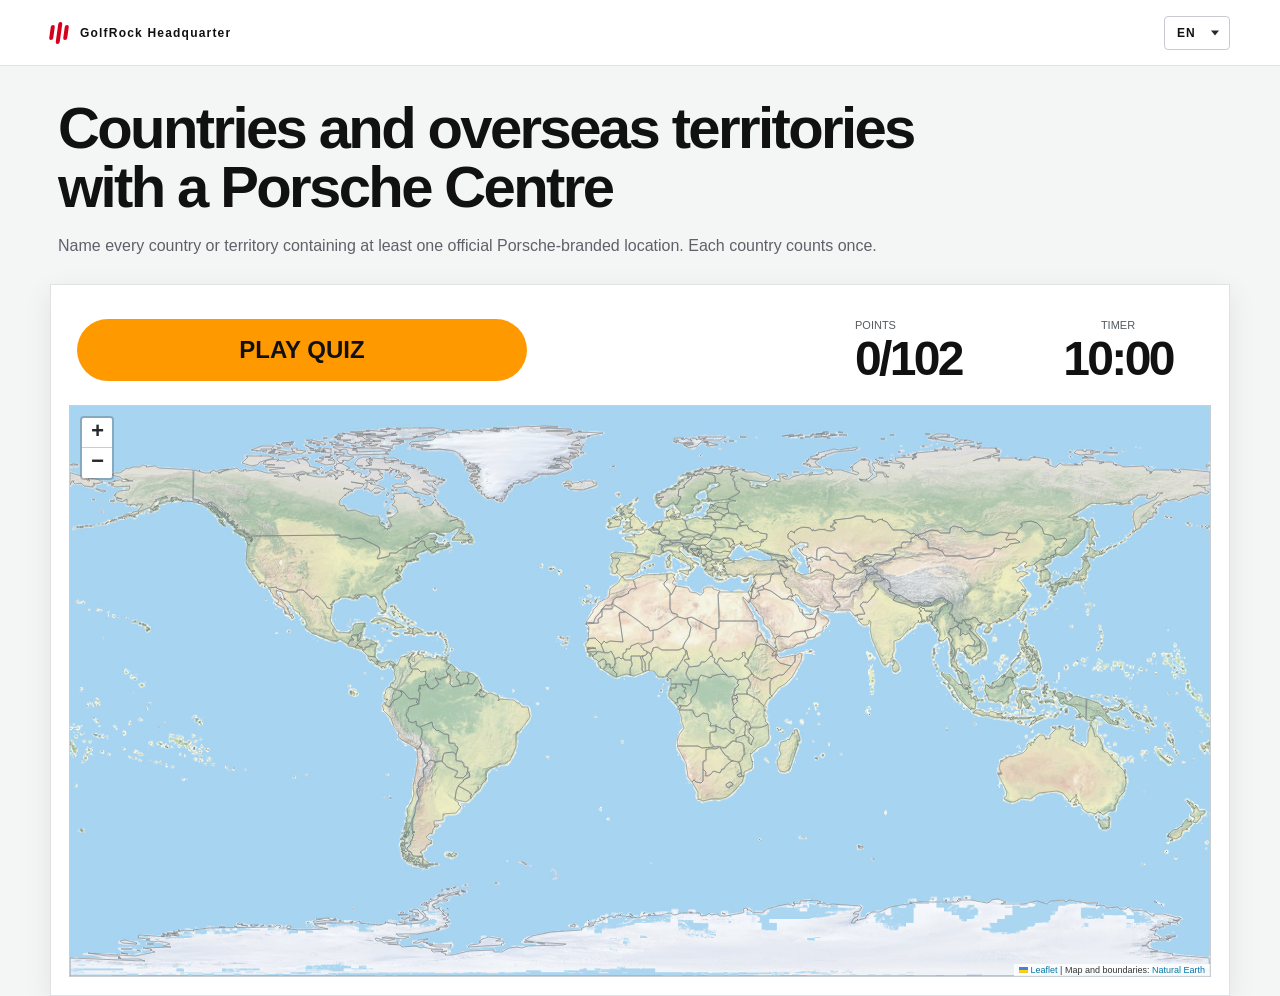
==== commit 1f376ea3: "Restore points label and center language arrow" ====
--- a/index.html
+++ b/index.html
@@ -58,6 +58,7 @@
           </div>
 
           <div class="counter score-counter" aria-live="polite" aria-atomic="true">
+            <span id="score-label">POINTS</span>
             <strong id="score">0/—</strong>
           </div>
 
--- a/styles.css
+++ b/styles.css
@@ -102,15 +102,17 @@
 }
 
 .language-menu::after {
-  content: "⌄";
+  content: "";
   position: absolute;
   right: 11px;
   top: 50%;
-  color: #25292d;
-  font-size: 15px;
-  line-height: 1;
+  width: 0;
+  height: 0;
+  border-top: 5px solid #25292d;
+  border-right: 4px solid transparent;
+  border-left: 4px solid transparent;
   pointer-events: none;
-  transform: translateY(-58%);
+  transform: translateY(-50%);
 }
 
 .language-menu select {
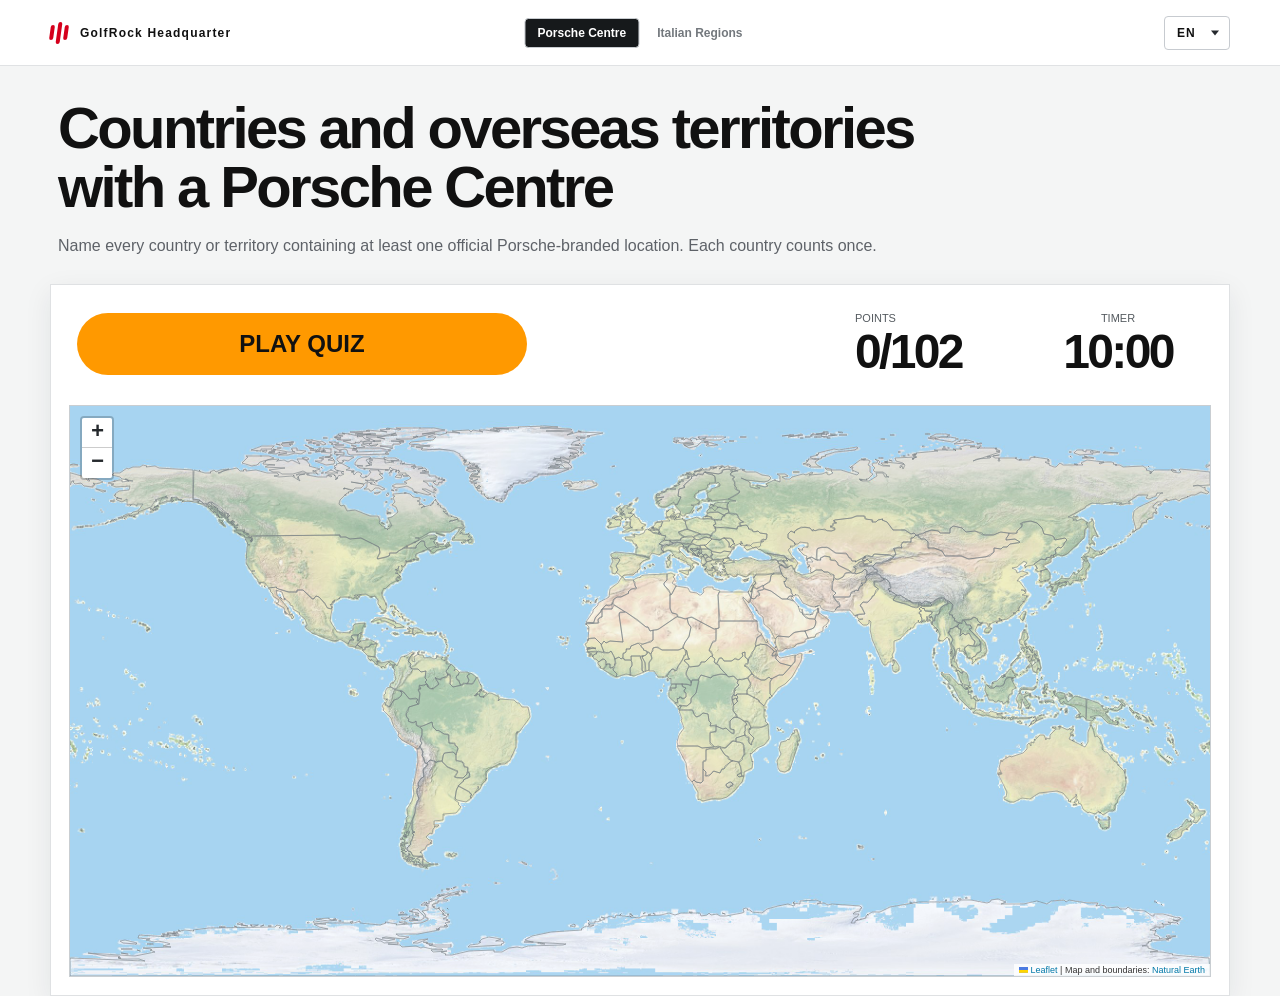
==== commit e573a2c6: "Add Italian regions quiz and quiz navigation" ====
--- a/index.html
+++ b/index.html
@@ -4,95 +4,14 @@
     <meta charset="UTF-8" />
     <meta name="viewport" content="width=device-width, initial-scale=1.0" />
     <meta name="theme-color" content="#ffffff" />
-    <title>Countries with a Porsche Centre — World Map Quiz</title>
-    <link rel="stylesheet" href="./assets/leaflet.css" />
-    <link rel="stylesheet" href="./styles.css" />
+    <meta http-equiv="refresh" content="0; url=./porsche/?lang=en" />
+    <title>GolfRock Headquarter</title>
+    <script>
+      const language = new URLSearchParams(window.location.search).get("lang") === "de" ? "de" : "en";
+      window.location.replace(`./porsche/?lang=${language}`);
+    </script>
   </head>
   <body>
-    <header class="site-header">
-      <a class="brand" href="#quiz" aria-label="GolfRock Headquarter">
-        <span class="brand-bars" aria-hidden="true"><i></i><i></i><i></i></span>
-        <span>GolfRock Headquarter</span>
-      </a>
-      <div class="language-menu">
-        <label class="sr-only" id="language-label" for="language-select">Language</label>
-        <select id="language-select" aria-labelledby="language-label">
-          <option value="en">EN</option>
-          <option value="de">DE</option>
-        </select>
-      </div>
-    </header>
-
-    <main>
-      <section class="intro" aria-labelledby="page-title">
-        <h1 id="page-title"><span id="title-line-1">Countries and overseas territories</span><br /><span id="title-line-2">with a Porsche Centre</span></h1>
-        <p id="intro-text">
-          Name every country or territory containing at least one official
-          Porsche-branded location. Each country counts once.
-        </p>
-      </section>
-
-      <section class="quiz" id="quiz" aria-labelledby="page-title">
-        <div class="game-controls">
-          <div class="interaction-area">
-            <button class="start-button" id="start-button" type="button" disabled>
-              <span id="start-button-label">LOADING MAP…</span>
-            </button>
-
-            <form id="answer-form" class="answer-form" autocomplete="off" hidden>
-              <label id="answer-label" for="answer-input">Enter Countries:</label>
-              <input
-                id="answer-input"
-                name="answer"
-                type="text"
-                spellcheck="false"
-                autocapitalize="words"
-                aria-describedby="answer-help"
-                disabled
-              />
-              <span class="sr-only" id="answer-help">
-                Correct full country or territory names are accepted automatically.
-                Incorrect answers receive no response.
-              </span>
-            </form>
-          </div>
-
-          <div class="counter score-counter" aria-live="polite" aria-atomic="true">
-            <span id="score-label">POINTS</span>
-            <strong id="score">0/—</strong>
-          </div>
-
-          <div class="counter timer-counter">
-            <span id="timer-label">TIMER</span>
-            <strong id="timer">10:00</strong>
-            <button class="give-up-button" id="give-up-button" type="button" hidden disabled>
-              Give up
-            </button>
-          </div>
-        </div>
-
-        <div class="map-frame">
-          <div
-            id="world-map"
-            role="img"
-            aria-label="World map. Correct answers are highlighted on their country or territory."
-          ></div>
-          <aside class="europe-inset" id="europe-inset" aria-label="Enlarged map of Europe" hidden>
-            <span id="europe-label">EUROPE</span>
-            <div id="europe-map"></div>
-          </aside>
-          <div class="map-loading" id="map-loading">Loading world map…</div>
-        </div>
-
-        <div class="completion-bar" id="completion-bar" hidden>
-          <p id="completion-message"></p>
-          <button id="restart-button" type="button">Play again</button>
-        </div>
-      </section>
-
-    </main>
-
-    <script src="./assets/leaflet.js"></script>
-    <script src="./app.js" type="module"></script>
+    <p><a href="./porsche/?lang=en">Open GolfRock Headquarter</a></p>
   </body>
 </html>
